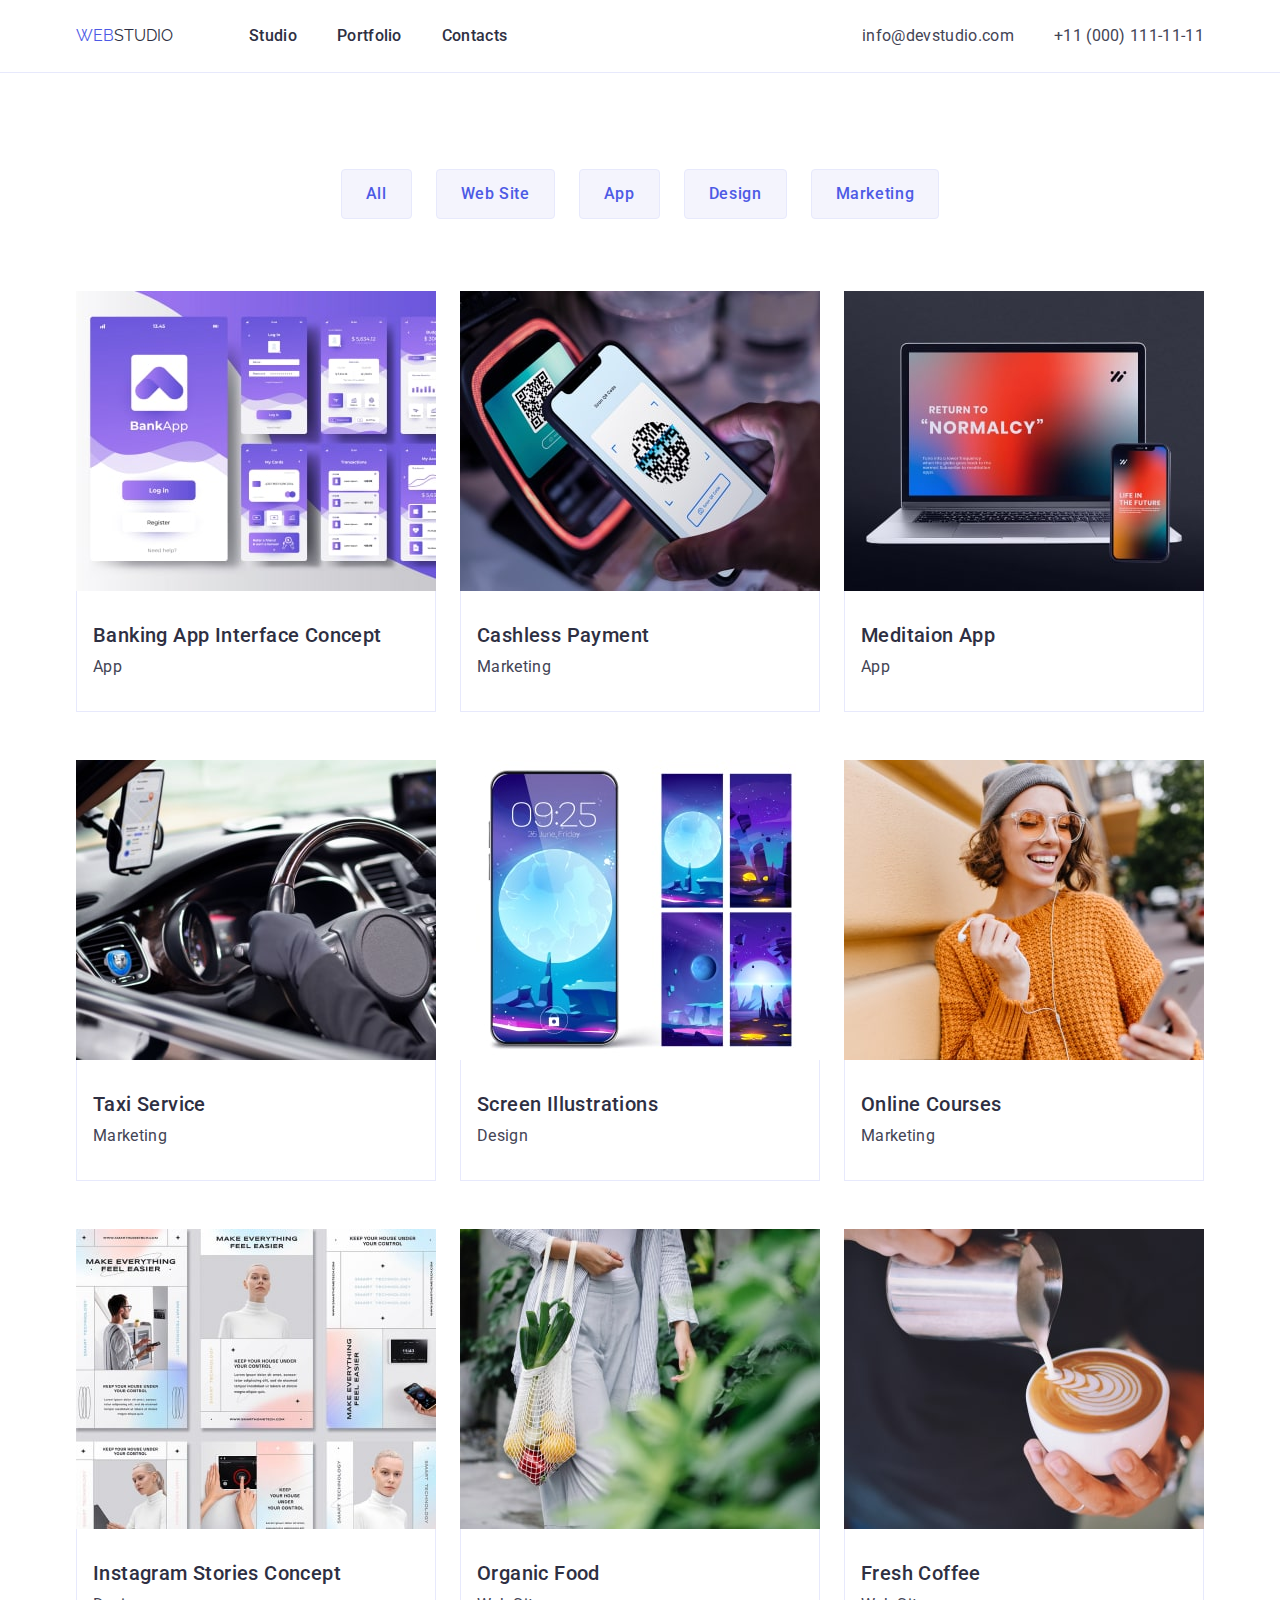
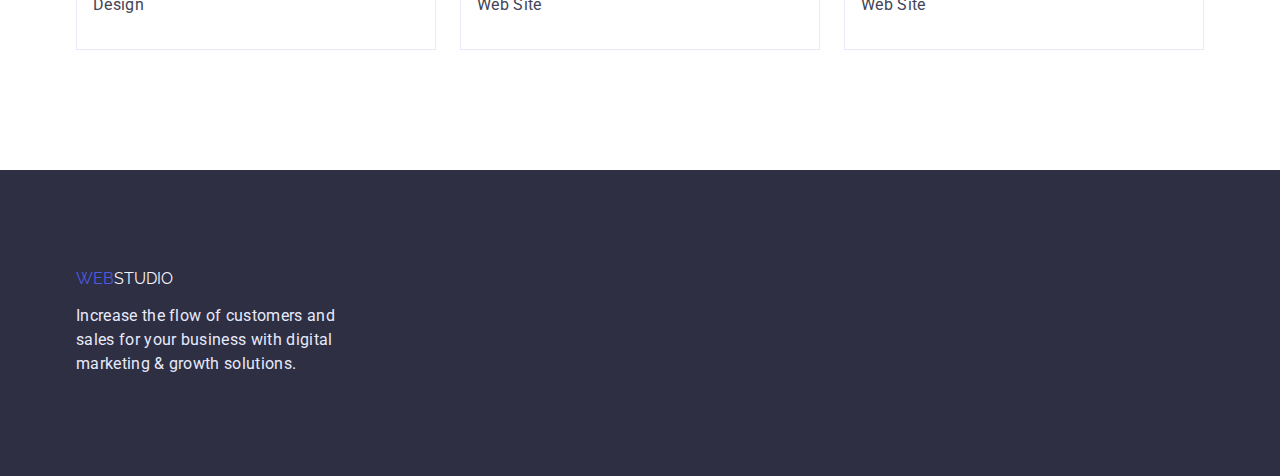
==== portfolio.html @ 445b0596 "Initial commit" ====
<!DOCTYPE html>
<html lang="en">
	<head>
		<meta charset="UTF-8" />
		<meta http-equiv="X-UA-Compatible" content="IE=edge" />
		<meta name="viewport" content="width=device-width, initial-scale=1.0" />
		<title>WebStudio</title>
		<link
			rel="stylesheet"
			href="https://cdnjs.cloudflare.com/ajax/libs/modern-normalize/1.1.0/modern-normalize.min.css"
		/>
		<link rel="stylesheet" href="./css/styles.css" />
		<link rel="preconnect" href="https://fonts.googleapis.com" />
		<link rel="preconnect" href="https://fonts.gstatic.com" crossorigin />
		<link
			href="https://fonts.googleapis.com/css2?family=Raleway:wght@800&family=Roboto:wght@400;500;700&display=swap"
			rel="stylesheet"
		/>
	</head>
	<body>
		<header class="header-blok">
			<div class="container header-container">
				<nav class="header-navigation">
					<a href="./index.html" class="header-logo logo-bluу logo">Web<span class="logo-black">Studio</span></a>
					<ul class="header-list items">
						<li><a href="./index.html" class="site-nav">Studio</a></li>
						<li><a href="./portfolio.html" class="site-nav">Portfolio</a></li>
						<li><a href="#" class="site-nav">Contacts</a></li>
					</ul>
				</nav>
				<address>
					<ul class="header-tel items">
						<li><a href="mailto:info@devstudio.com" class="mail-nav">info@devstudio.com</a></li>
						<li><a href="tel:+110001111111" class="mail-nav">+11 (000) 111-11-11</a></li>
					</ul>
				</address>
			</div>
		</header>
		<main>
			<!-- hero portfolio section -->
			<section class="section-portfolio">
				<div class="container">
					<h1 class="visually-hidden">Portfolio</h1>
					<ul class="hero-portfolio items">
						<li><button type="button" class="hero-portfolio-btn">All</button></li>
						<li><button type="button" class="hero-portfolio-btn">Web Site</button></li>
						<li><button type="button" class="hero-portfolio-btn">App</button></li>
						<li><button type="button" class="hero-portfolio-btn">Design</button></li>
						<li><button type="button" class="hero-portfolio-btn">Marketing</button></li>
					</ul>

					<ul class="cards-portfolio items">
						<li>
							<a href="#" class="site-nav">
								<img src="./images/S5img1.jpg" alt="Banking App Interface Concept" width="360" height="300" />
								<div class="cards-portfolio-list">
									<h2 class="title-portfolio">Banking App Interface Concept</h2>
									<p class="text-portfolio">App</p>
								</div>
							</a>
						</li>
						<li>
							<a href="#" class="site-nav">
								<img src="./images/S5img2.jpg" alt="Cashless Payment" width="360" height="300" />
								<div class="cards-portfolio-list">
									<h2 class="title-portfolio">Cashless Payment</h2>
									<p class="text-portfolio">Marketing</p>
								</div>
							</a>
						</li>
						<li>
							<a href="#" class="site-nav">
								<img src="./images/S5img3.jpg" alt="Meditaion App" width="360" height="300" />
								<div class="cards-portfolio-list">
									<h2 class="title-portfolio">Meditaion App</h2>
									<p class="text-portfolio">App</p>
								</div>
							</a>
						</li>
						<li>
							<a href="#" class="site-nav">
								<img src="./images/S6img1.jpg" alt="Taxi Service" width="360" height="300" />
								<div class="cards-portfolio-list">
									<h2 class="title-portfolio">Taxi Service</h2>
									<p class="text-portfolio">Marketing</p>
								</div>
							</a>
						</li>
						<li>
							<a href="#" class="site-nav">
								<img src="./images/S6img2.jpg" alt="Screen Illustrations" width="360" height="300" />
								<div class="cards-portfolio-list">
									<h2 class="title-portfolio">Screen Illustrations</h2>
									<p class="text-portfolio">Design</p>
								</div>
							</a>
						</li>
						<li>
							<a href="#" class="site-nav">
								<img src="./images/S6img3.jpg" alt="Online Courses" width="360" height="300" />
								<div class="cards-portfolio-list">
									<h2 class="title-portfolio">Online Courses</h2>
									<p class="text-portfolio">Marketing</p>
								</div>
							</a>
						</li>
						<li>
							<a href="#" class="site-nav">
								<img src="./images/S7img1.jpg" alt="Instagram Stories Concept" width="360" height="300" />
								<div class="cards-portfolio-list">
									<h2 class="title-portfolio">Instagram Stories Concept</h2>
									<p class="text-portfolio">Design</p>
								</div>
							</a>
						</li>
						<li>
							<a href="#" class="site-nav">
								<img src="./images/S7img2.jpg" alt="Organic Food" width="360" height="300" />
								<div class="cards-portfolio-list">
									<h2 class="title-portfolio">Organic Food</h2>
									<p class="text-portfolio">Web Site</p>
								</div>
							</a>
						</li>
						<li>
							<a href="#" class="site-nav">
								<img src="./images/S7img3.jpg" alt="Fresh Coffee" width="360" height="300" />
								<div class="cards-portfolio-list">
									<h2 class="title-portfolio">Fresh Coffee</h2>
									<p class="text-portfolio">Web Site</p>
								</div>
							</a>
						</li>
					</ul>
				</div>
			</section>
			<!-- /hero portfolio section -->
		</main>
		<footer class="block-footer">
			<div class="container">
				<a href="./index.html" class="logo-bluу logo">Web<span class="logo-white">Studio</span></a>
				<p class="text-footer">
					Increase the flow of customers and sales for your business with digital marketing & growth solutions.
				</p>
			</div>
		</footer>
	</body>
</html>
---- css/styles.css ----
html {
	box-sizing: border-box;
}
*,
*::before,
*::after {
	box-sizing: inherit;
}
h1,
h2,
h3,
h4,
h5,
h6,
p {
	margin: 0;
}
img {
	display: block;
	max-width: 100%;
	height: auto;
}
ul {
	margin: 0;
}
:root {
	--firma-color: #4d5ae5;
	--hero-btn-color: #404bbf;
	--firma-background-color: #2e2f42;
	--text-color: #434455;
	--white-color: #ffffff;
	--white-logo-color: #f4f4fd;
	--white-text-footer: #e7e9fc;
	--secondary-font: "Raleway", sans-serif;
}
.visually-hidden {
	position: absolute;
	width: 1px;
	height: 1px;
	margin: -1px;
	border: 0;
	padding: 0;

	white-space: nowrap;
	clip-path: inset(100%);
	clip: rect(0 0 0 0);
	overflow: hidden;
}
body {
	margin: 0;
	font-family: "Roboto", sans-serif;
	text-decoration: none;
}
.section {
	padding-top: 120px;
	padding-bottom: 120px;
}
.container {
	padding-left: 15px;
	padding-right: 15px;
	width: 1158px;
	margin: 0 auto;
}

/* ---- header ----  */
.items {
	display: flex;
	align-items: center;
	padding: 0;
	margin: 0;
	list-style-type: none;
}
.header-blok {
	padding: 24px 0;
	border-bottom: 1px solid var(--white-text-footer);
	background-color: var(--white-color);
}
.header-container {
	display: flex;
	align-items: center;
}
.header-navigation {
	display: flex;
	align-items: center;
}
.header-logo {
	display: flex;
	margin-right: 76px;
}
.header-list {
	display: flex;
	gap: 40px;
}
.header-tel {
	display: flex;
	gap: 40px;
}

.logo {
	font-family: "Raleway", sans-serif;
	text-decoration: none;
	text-transform: uppercase;
}
.logo-bluу {
	color: var(--firma-color);
}
.logo-black {
	font-family: "Raleway", sans-serif;
	color: var(--firma-background-color);
}

.site-nav {
	text-decoration: none;
	list-style-type: none;
	font-weight: 500;
	font-size: 16px;
	line-height: 1.5;
	letter-spacing: 0.02em;
	color: var(--firma-background-color);
}
.mail-nav:hover,
.mail-nav:focus,
.site-nav:hover,
.site-nav:focus {
	color: var(--firma-color);
}
address {
	margin-left: auto;
}
.mail-nav {
	font-style: normal;
	text-decoration: none;
	font-weight: 400;
	font-size: 16px;
	line-height: 1.5;
	letter-spacing: 0.02em;
	color: var(--text-color);
	margin-left: auto;
}
/* ---- /header ---- */
.hero {
	box-sizing: border-box;
	text-align: center;
	background-color: var(--firma-background-color);
	padding-top: 188px;
	padding-bottom: 188px;
}

.hero-caption {
	display: flex;

	font-weight: 700;
	font-size: 56px;
	line-height: 1.07;
	letter-spacing: 0.02em;
	color: var(--white-color);
	margin: 0 auto;
	max-width: 498px;
}
.hero-container {
	display: inline-block;
}
.hero-btn:hover,
.hero-btn:focus {
	cursor: pointer;
	background-color: var(--hero-btn-color);
}
.hero-btn {
	font-family: "Roboto";
	font-size: 16px;
	line-height: 1.5;
	letter-spacing: 0.04em;
	color: var(--white-color);
	background: var(--firma-color);
	border: 1px solid var(--firma-color);

	border-radius: 4px;
	display: flex;
	flex-direction: row;
	align-items: flex-start;
	text-align: center;
	padding: 16px 32px;
	gap: 10px;
	margin-top: 48px;
	margin-left: auto;
	margin-right: auto;
}
.block-items {
	width: calc((100%-72px) / 4);
}
.container-items {
	display: flex;
	gap: 24px;
}
.title-properties {
	font-weight: 500;
	font-size: 20px;
	line-height: 1.2;
	letter-spacing: 0.02em;
	color: var(--firma-background-color);
}
.text-properties {
	font-size: 16px;
	line-height: 1.5;
	letter-spacing: 0.02em;
	color: var(--text-color);
}
.section-what {
	padding-top: 0px;
}
.title-what {
	box-sizing: border-box;
	text-align: center;

	margin-bottom: 72px;
	font-weight: 700;
	font-size: 36px;
	line-height: 1.1;
	letter-spacing: 0.02em;
	text-transform: capitalize;
	color: var(--firma-background-color);
}
.items-picture {
	display: flex;
	gap: 24px;
}
.team-blok-text {
	padding-top: 32px;
	padding-bottom: 32px;
}
.title-team {
	box-sizing: border-box;
	text-align: center;
	margin-bottom: 72px;

	font-weight: 700;
	font-size: 36px;
	line-height: 1.1;
	letter-spacing: 0.02em;
	text-transform: capitalize;
	color: var(--firma-background-color);
}
.title-team-name {
	margin-bottom: 8px;
	display: flex;
	flex-direction: column;
	justify-content: center;
	align-items: center;
	font-weight: 500;
	font-size: 20px;
	line-height: 1.2;
	letter-spacing: 0.02em;
	color: var(--firma-background-color);
}
.text-team {
	display: flex;
	flex-direction: column;
	justify-content: center;
	align-items: center;
	font-weight: 400;
	font-size: 16px;
	line-height: 1.5;
	letter-spacing: 0.02em;
	color: var(--text-color);
}

.container-team {
	background-color: var(--white-logo-color);
}

.team-picture {
	background-color: var(--white-color);

	border-radius: 0px 0px 4px 4px;
}

.hero-portfolio-btn:hover,
.hero-portfolio-btn:focus {
	cursor: pointer;
	background-color: var(--firma-color);
	color: var(--white-color);
}

.hero-caption {
	font-family: "Roboto", sans-serif;

	font-size: 56px;
	line-height: 1.07;
	letter-spacing: 0.02em;

	color: var(--white-color);
}
.section-portfolio {
	background-color: var(--white-color);
	padding-top: 96px;
	padding-bottom: 120px;
}
.hero-portfolio {
	margin-right: auto;
	margin-left: auto;
	gap: 24px;
	display: flex;
	flex-direction: row;
	justify-content: center;
	align-items: center;

	margin-bottom: 72px;
}
.hero-portfolio-btn {
	font-family: "Roboto";
	font-style: normal;
	font-weight: 500;
	font-size: 16px;
	line-height: 1.5;
	letter-spacing: 0.04em;
	color: var(--firma-color);
	background: var(--white-logo-color);
	border: 1px solid var(--white-text-footer);
	border-radius: 4px;
	padding: 12px 24px;
}
.title-portfolio {
	font-weight: 500;
	font-size: 20px;
	line-height: 1.2;
	letter-spacing: 0.02em;
	color: var(--firma-background-color);
}
.text-portfolio {
	font-family: "Roboto";
	font-style: normal;
	font-weight: 400;
	font-size: 16px;
	line-height: 1.5;
	letter-spacing: 0.02em;
	color: var(--text-color);
	margin-top: 8px;
}

.cards-portfolio {
	flex-wrap: wrap;
	justify-content: center;
	row-gap: 48px;
	column-gap: 24px;
}
.cards-portfolio-list {
	padding: 32px 16px;
	border: 1px solid var(--white-text-footer);
	border-top: 0;
}

.block-footer {
	padding-top: 100px;
	padding-bottom: 100px;
	background-color: var(--firma-background-color);
}
.text-footer {
	max-width: 264px;
	margin-top: 16px;

	font-family: "Roboto";
	font-style: normal;
	font-size: 16px;
	line-height: 1.5;
	letter-spacing: 0.02em;
	color: var(--white-text-footer);
}
.logo-white {
	color: var(--white-logo-color);
}
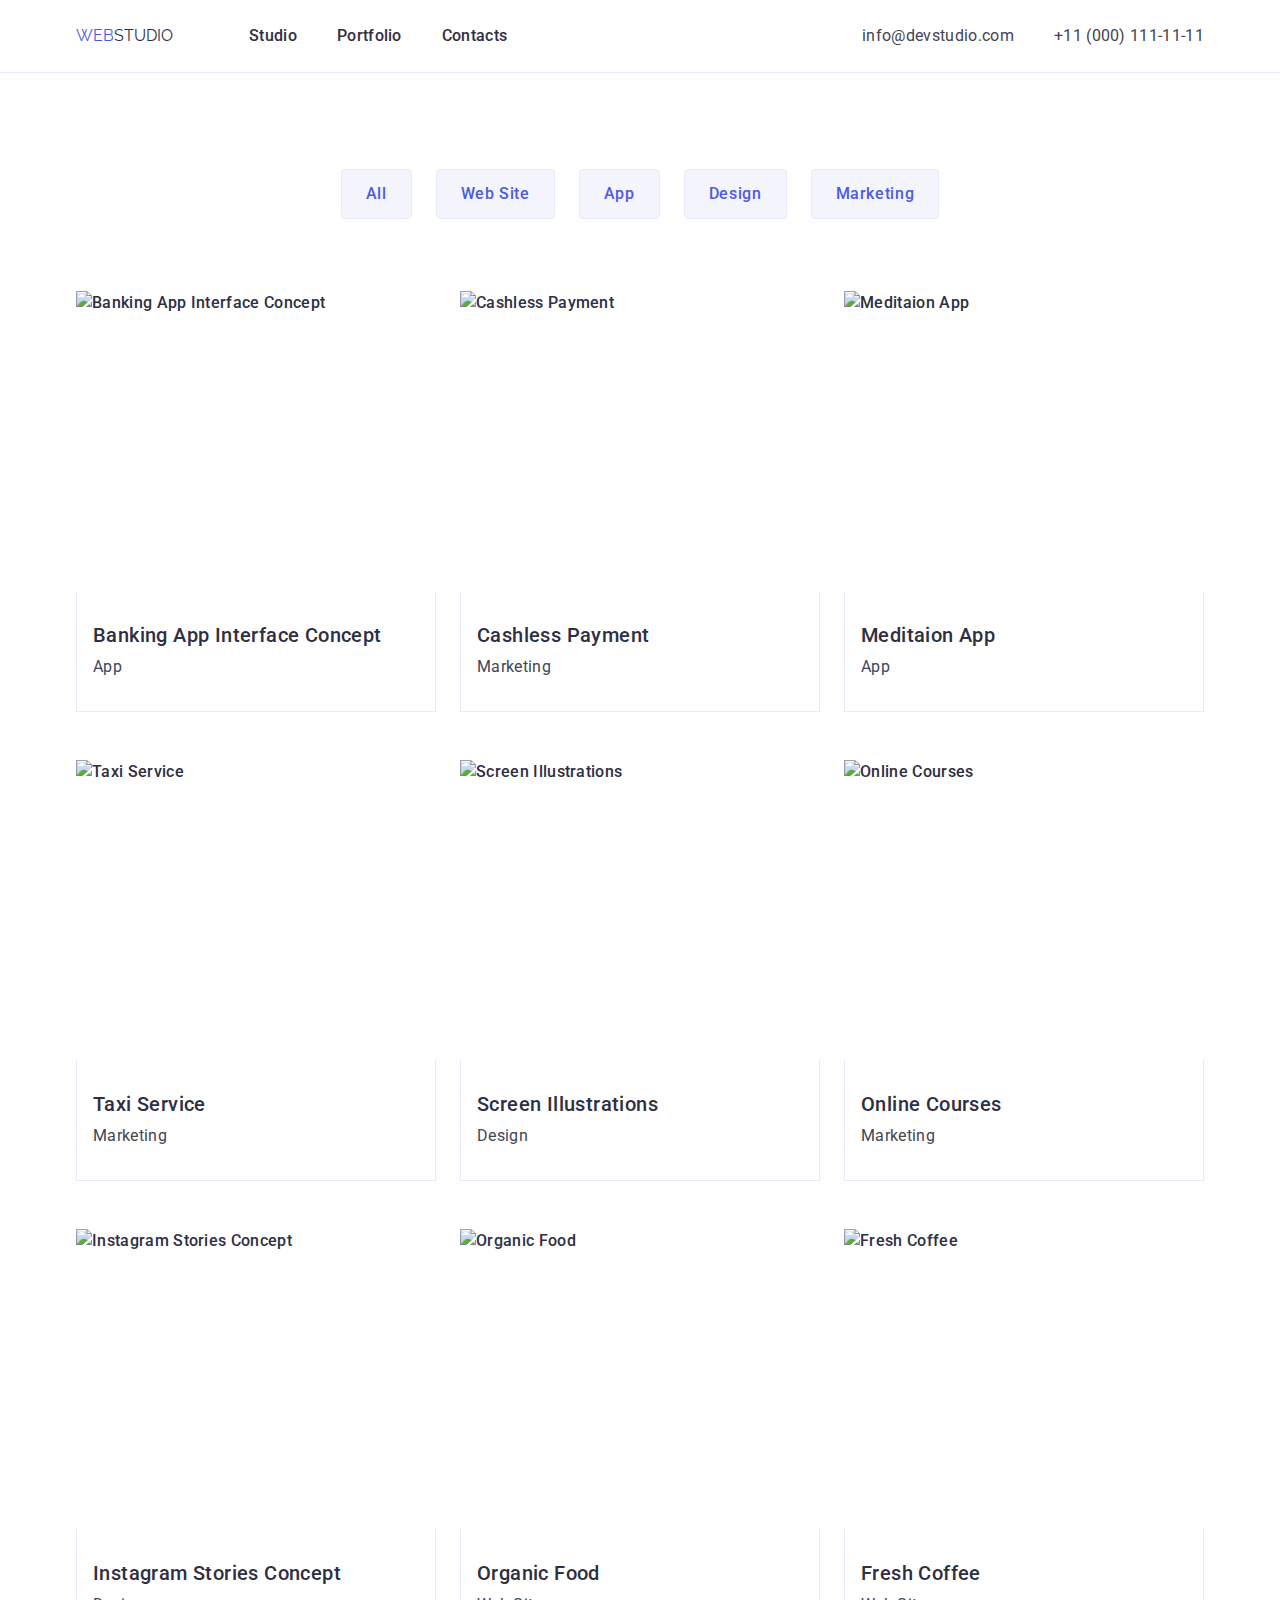
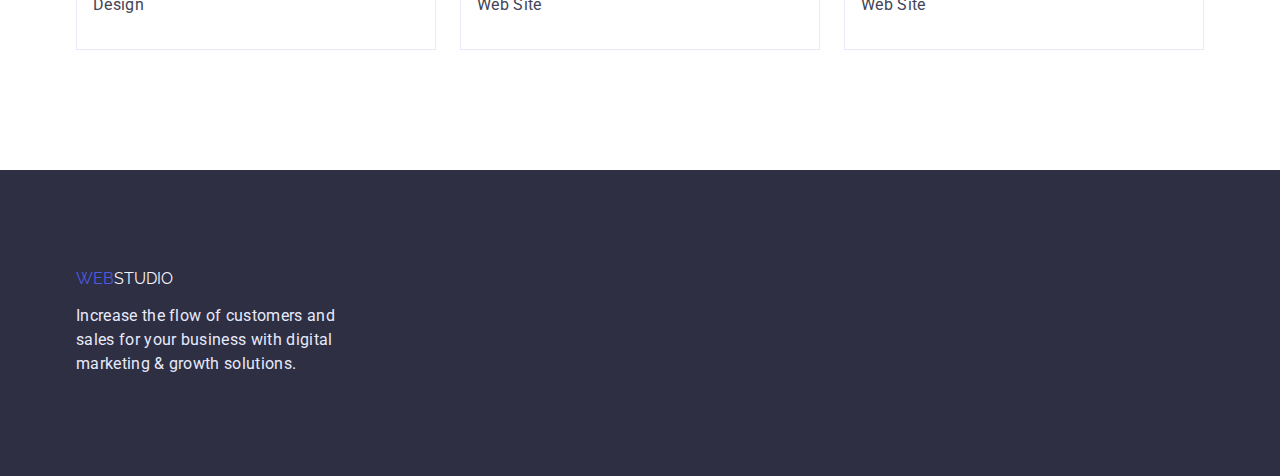
==== commit 5d48f4db: "спрайт свг, фон хиро" ====
--- a/portfolio.html
+++ b/portfolio.html
@@ -52,7 +52,7 @@
 					<ul class="cards-portfolio items">
 						<li>
 							<a href="#" class="site-nav">
-								<img src="./images/S5img1.jpg" alt="Banking App Interface Concept" width="360" height="300" />
+								<img src="./images/s5img1.jpg" alt="Banking App Interface Concept" width="360" height="300" />
 								<div class="cards-portfolio-list">
 									<h2 class="title-portfolio">Banking App Interface Concept</h2>
 									<p class="text-portfolio">App</p>
@@ -61,7 +61,7 @@
 						</li>
 						<li>
 							<a href="#" class="site-nav">
-								<img src="./images/S5img2.jpg" alt="Cashless Payment" width="360" height="300" />
+								<img src="./images/s5img2.jpg" alt="Cashless Payment" width="360" height="300" />
 								<div class="cards-portfolio-list">
 									<h2 class="title-portfolio">Cashless Payment</h2>
 									<p class="text-portfolio">Marketing</p>
@@ -70,7 +70,7 @@
 						</li>
 						<li>
 							<a href="#" class="site-nav">
-								<img src="./images/S5img3.jpg" alt="Meditaion App" width="360" height="300" />
+								<img src="./images/s5img3.jpg" alt="Meditaion App" width="360" height="300" />
 								<div class="cards-portfolio-list">
 									<h2 class="title-portfolio">Meditaion App</h2>
 									<p class="text-portfolio">App</p>
@@ -79,7 +79,7 @@
 						</li>
 						<li>
 							<a href="#" class="site-nav">
-								<img src="./images/S6img1.jpg" alt="Taxi Service" width="360" height="300" />
+								<img src="./images/s6img1.jpg" alt="Taxi Service" width="360" height="300" />
 								<div class="cards-portfolio-list">
 									<h2 class="title-portfolio">Taxi Service</h2>
 									<p class="text-portfolio">Marketing</p>
@@ -88,7 +88,7 @@
 						</li>
 						<li>
 							<a href="#" class="site-nav">
-								<img src="./images/S6img2.jpg" alt="Screen Illustrations" width="360" height="300" />
+								<img src="./images/s6img2.jpg" alt="Screen Illustrations" width="360" height="300" />
 								<div class="cards-portfolio-list">
 									<h2 class="title-portfolio">Screen Illustrations</h2>
 									<p class="text-portfolio">Design</p>
@@ -97,7 +97,7 @@
 						</li>
 						<li>
 							<a href="#" class="site-nav">
-								<img src="./images/S6img3.jpg" alt="Online Courses" width="360" height="300" />
+								<img src="./images/s6img3.jpg" alt="Online Courses" width="360" height="300" />
 								<div class="cards-portfolio-list">
 									<h2 class="title-portfolio">Online Courses</h2>
 									<p class="text-portfolio">Marketing</p>
@@ -106,7 +106,7 @@
 						</li>
 						<li>
 							<a href="#" class="site-nav">
-								<img src="./images/S7img1.jpg" alt="Instagram Stories Concept" width="360" height="300" />
+								<img src="./images/s7img1.jpg" alt="Instagram Stories Concept" width="360" height="300" />
 								<div class="cards-portfolio-list">
 									<h2 class="title-portfolio">Instagram Stories Concept</h2>
 									<p class="text-portfolio">Design</p>
@@ -115,7 +115,7 @@
 						</li>
 						<li>
 							<a href="#" class="site-nav">
-								<img src="./images/S7img2.jpg" alt="Organic Food" width="360" height="300" />
+								<img src="./images/s7img2.jpg" alt="Organic Food" width="360" height="300" />
 								<div class="cards-portfolio-list">
 									<h2 class="title-portfolio">Organic Food</h2>
 									<p class="text-portfolio">Web Site</p>
@@ -124,7 +124,7 @@
 						</li>
 						<li>
 							<a href="#" class="site-nav">
-								<img src="./images/S7img3.jpg" alt="Fresh Coffee" width="360" height="300" />
+								<img src="./images/s7img3.jpg" alt="Fresh Coffee" width="360" height="300" />
 								<div class="cards-portfolio-list">
 									<h2 class="title-portfolio">Fresh Coffee</h2>
 									<p class="text-portfolio">Web Site</p>
--- a/css/styles.css
+++ b/css/styles.css
@@ -141,9 +141,14 @@
 .hero {
 	box-sizing: border-box;
 	text-align: center;
-	background-color: var(--firma-background-color);
+	/* background-color: var(--firma-background-color); */
+
 	padding-top: 188px;
 	padding-bottom: 188px;
+	background-image: linear-gradient(90deg, rgba(46, 47, 66, 0.7), 100%, rgba(46, 47, 66, 0.7) 100%),
+		url(../images/people-office.jpg);
+	background-repeat: no-repeat;
+	background-position: center;
 }
 
 .hero-caption {
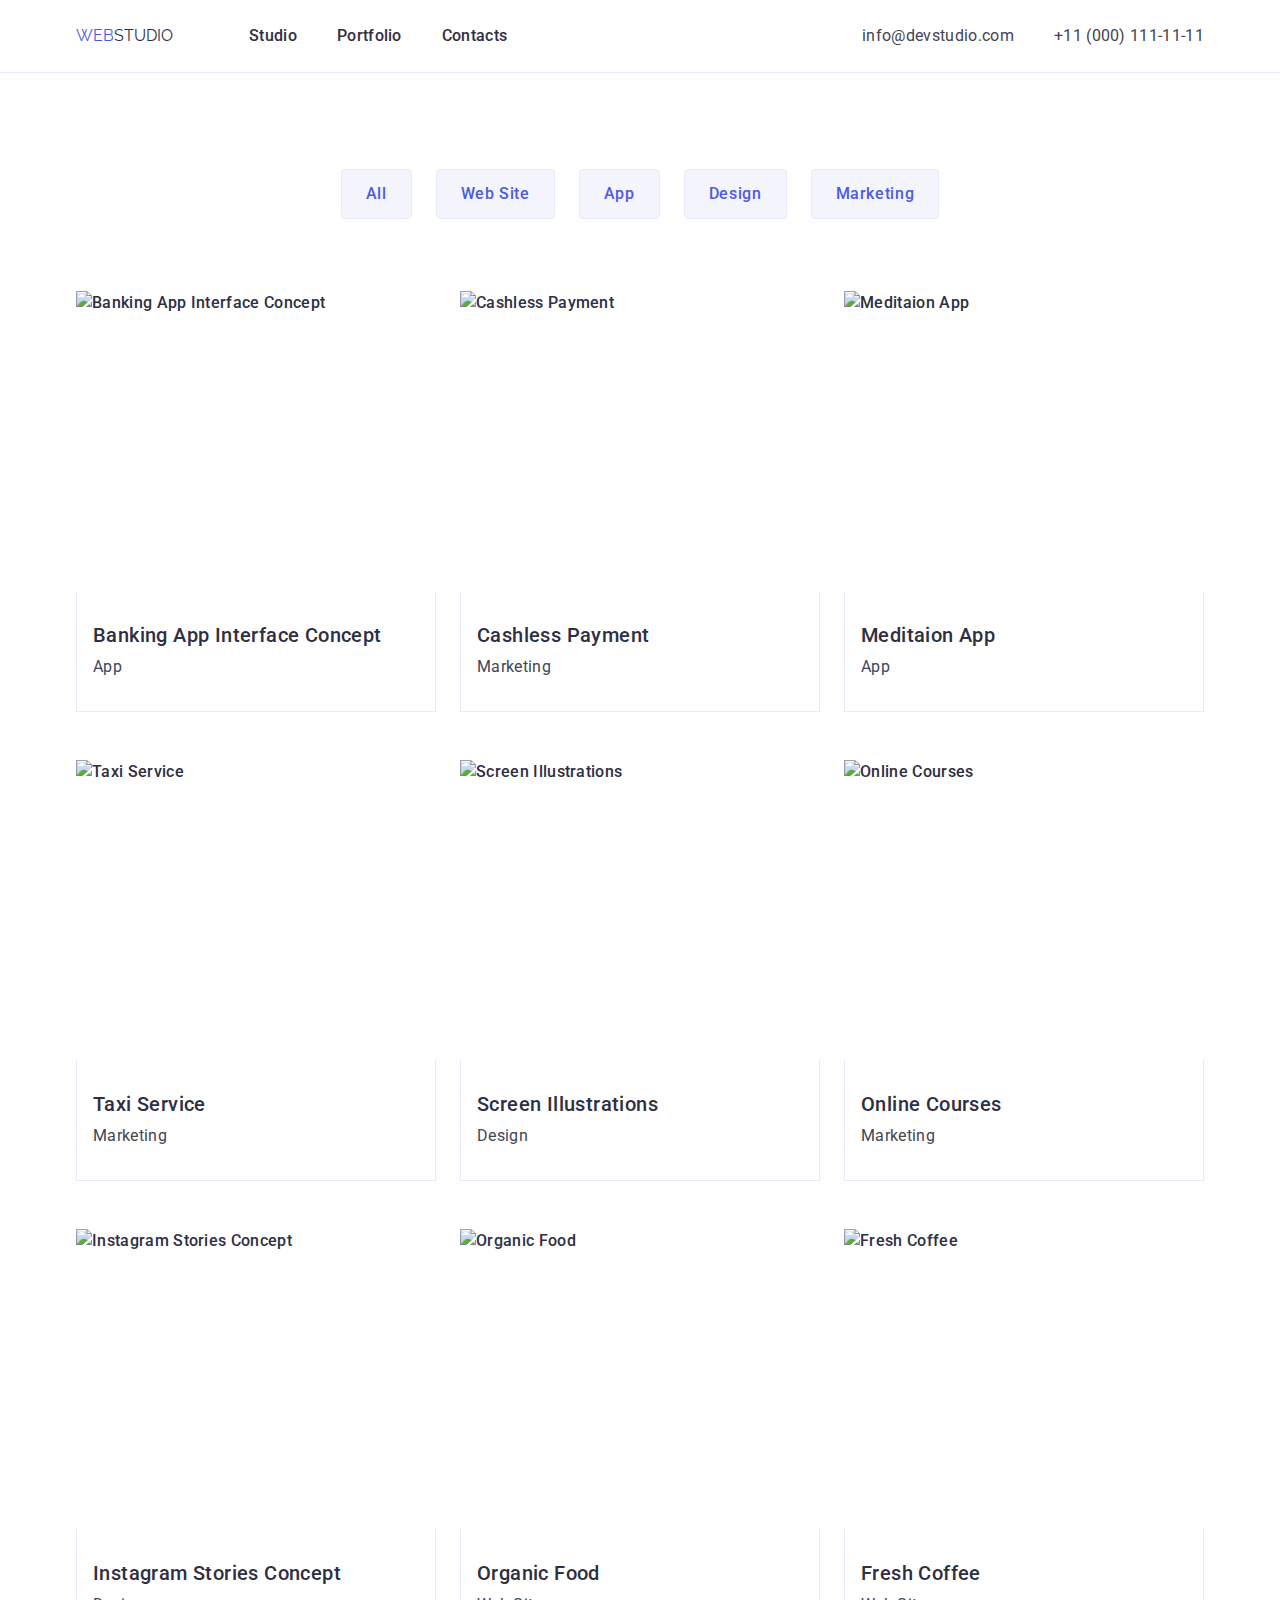
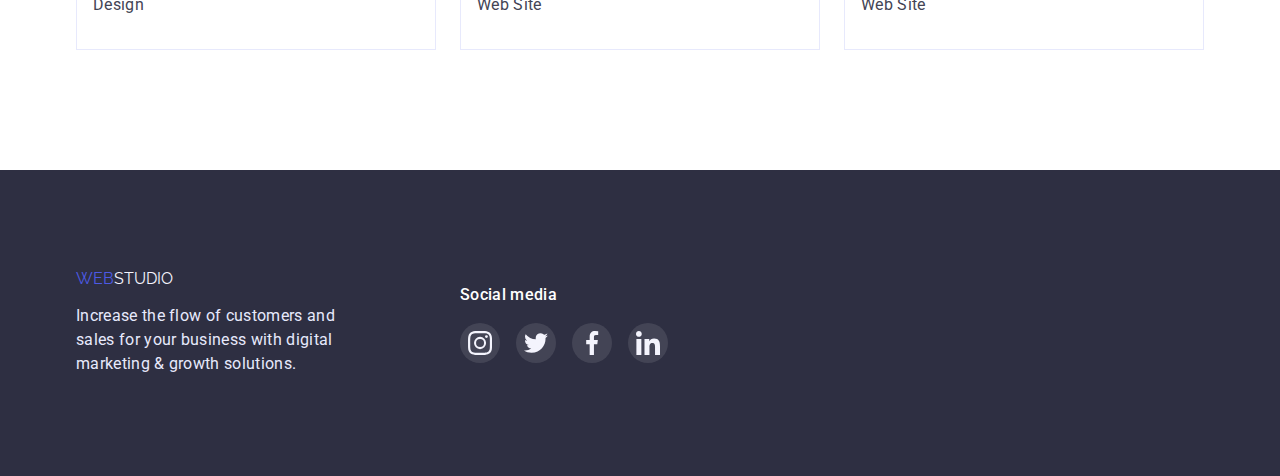
==== commit d1ba6518: "Customers," ====
--- a/portfolio.html
+++ b/portfolio.html
@@ -138,10 +138,40 @@
 		</main>
 		<footer class="block-footer">
 			<div class="container">
-				<a href="./index.html" class="logo-bluу logo">Web<span class="logo-white">Studio</span></a>
-				<p class="text-footer">
-					Increase the flow of customers and sales for your business with digital marketing & growth solutions.
-				</p>
+				<ul class="footer-item items">
+					<li>
+						<a href="./index.html" class="logo-bluу logo">Web<span class="logo-white">Studio</span></a>
+						<p class="text-footer">
+							Increase the flow of customers and sales for your business with digital marketing & growth solutions.
+						</p>
+					</li>
+					<li>
+						<h3 class="footer-title">Social media</h3>
+						<ul class="footer-sicial-list items">
+							<li class="footer-social-item"
+								><a href="" class="footer-social-link">
+									<svg width="24" height="24">
+										<use href="./images/symbol-defs.svg#icon-instagram"></use>
+									</svg> </a
+							></li>
+							<li class="footer-social-item"
+								><a href="" class="footer-social-link"
+									><svg width="24" height="24">
+										<use href="./images/symbol-defs.svg#icon-twitter"></use></svg></a
+							></li>
+							<li class="footer-social-item"
+								><a href="" class="footer-social-link"
+									><svg width="24" height="24">
+										<use href="./images/symbol-defs.svg#icon-facebook"></use></svg></a
+							></li>
+							<li class="footer-social-item"
+								><a href="" class="footer-social-link"
+									><svg width="24" height="24">
+										<use href="./images/symbol-defs.svg#icon-linkedin"></use></svg></a
+							></li>
+						</ul>
+					</li>
+				</ul>
 			</div>
 		</footer>
 	</body>
--- a/css/styles.css
+++ b/css/styles.css
@@ -31,6 +31,8 @@
 	--white-color: #ffffff;
 	--white-logo-color: #f4f4fd;
 	--white-text-footer: #e7e9fc;
+	--grey-color: #8e8f99;
+	--icon-salat: #31d0aa;
 	--secondary-font: "Raleway", sans-serif;
 }
 .visually-hidden {
@@ -197,7 +199,19 @@
 	display: flex;
 	gap: 24px;
 }
+.blok-properties {
+	display: flex;
+	justify-content: center;
+	align-items: center;
+	width: 264px;
+	height: 112px;
+	border: 1px solid var(--white-logo-color);
+	border-radius: 4px;
+	background-color: var(--white-logo-color);
+}
+
 .title-properties {
+	margin-top: 8px;
 	font-weight: 500;
 	font-size: 20px;
 	line-height: 1.2;
@@ -267,6 +281,7 @@
 	line-height: 1.5;
 	letter-spacing: 0.02em;
 	color: var(--text-color);
+	margin-bottom: 8px;
 }
 
 .container-team {
@@ -275,8 +290,30 @@
 
 .team-picture {
 	background-color: var(--white-color);
-
 	border-radius: 0px 0px 4px 4px;
+}
+.team-sicial-list {
+	display: flex;
+	justify-content: center;
+	gap: 24px;
+}
+
+.team-social-item {
+	width: 40px;
+	height: 40px;
+}
+.team-social-link {
+	display: flex;
+	justify-content: center;
+	align-items: center;
+	width: 100%;
+	height: 100%;
+	border-radius: 50%;
+	background-color: var(--firma-color);
+}
+.team-social-link:hover,
+.team-social-link:focus {
+	background-color: var(--hero-btn-color);
 }
 
 .hero-portfolio-btn:hover,
@@ -353,6 +390,45 @@
 	border: 1px solid var(--white-text-footer);
 	border-top: 0;
 }
+.title-customers {
+	box-sizing: border-box;
+	text-align: center;
+	margin-bottom: 72px;
+
+	font-weight: 700;
+	font-size: 36px;
+	line-height: 1.1;
+	letter-spacing: 0.02em;
+	text-transform: capitalize;
+}
+.customers-item {
+	width: 168px;
+	height: 88px;
+}
+.customers-link {
+	display: flex;
+	justify-content: center;
+	align-items: center;
+	width: 100%;
+	height: 100%;
+	color: var(--grey-color);
+	border: 1px solid var(--grey-color);
+	border-radius: 4px;
+}
+.customers-link:hover,
+.customers-link:focus {
+	color: var(--hero-btn-color);
+	border: 1px solid var(--hero-btn-color);
+}
+
+.customers-icon {
+	fill: currentColor;
+}
+.customers-list {
+	display: flex;
+	justify-content: center;
+	gap: 24px;
+}
 
 .block-footer {
 	padding-top: 100px;
@@ -373,3 +449,40 @@
 .logo-white {
 	color: var(--white-logo-color);
 }
+.footer-title {
+	margin-bottom: 16px;
+
+	font-style: normal;
+	font-weight: 500;
+	font-size: 16px;
+	line-height: 1.5;
+	letter-spacing: 0.02em;
+	color: var(--white-color);
+}
+.footer-item {
+	display: flex;
+	gap: 120px;
+}
+.footer-sicial-list {
+	display: flex;
+	justify-content: center;
+	gap: 16px;
+}
+
+.footer-social-item {
+	width: 40px;
+	height: 40px;
+}
+.footer-social-link {
+	display: flex;
+	justify-content: center;
+	align-items: center;
+	width: 100%;
+	height: 100%;
+	border-radius: 50%;
+	background-color: rgba(255, 255, 255, 0.1);
+}
+.footer-social-link:hover,
+.footer-social-link:focus {
+	background-color: var(--icon-salat);
+}
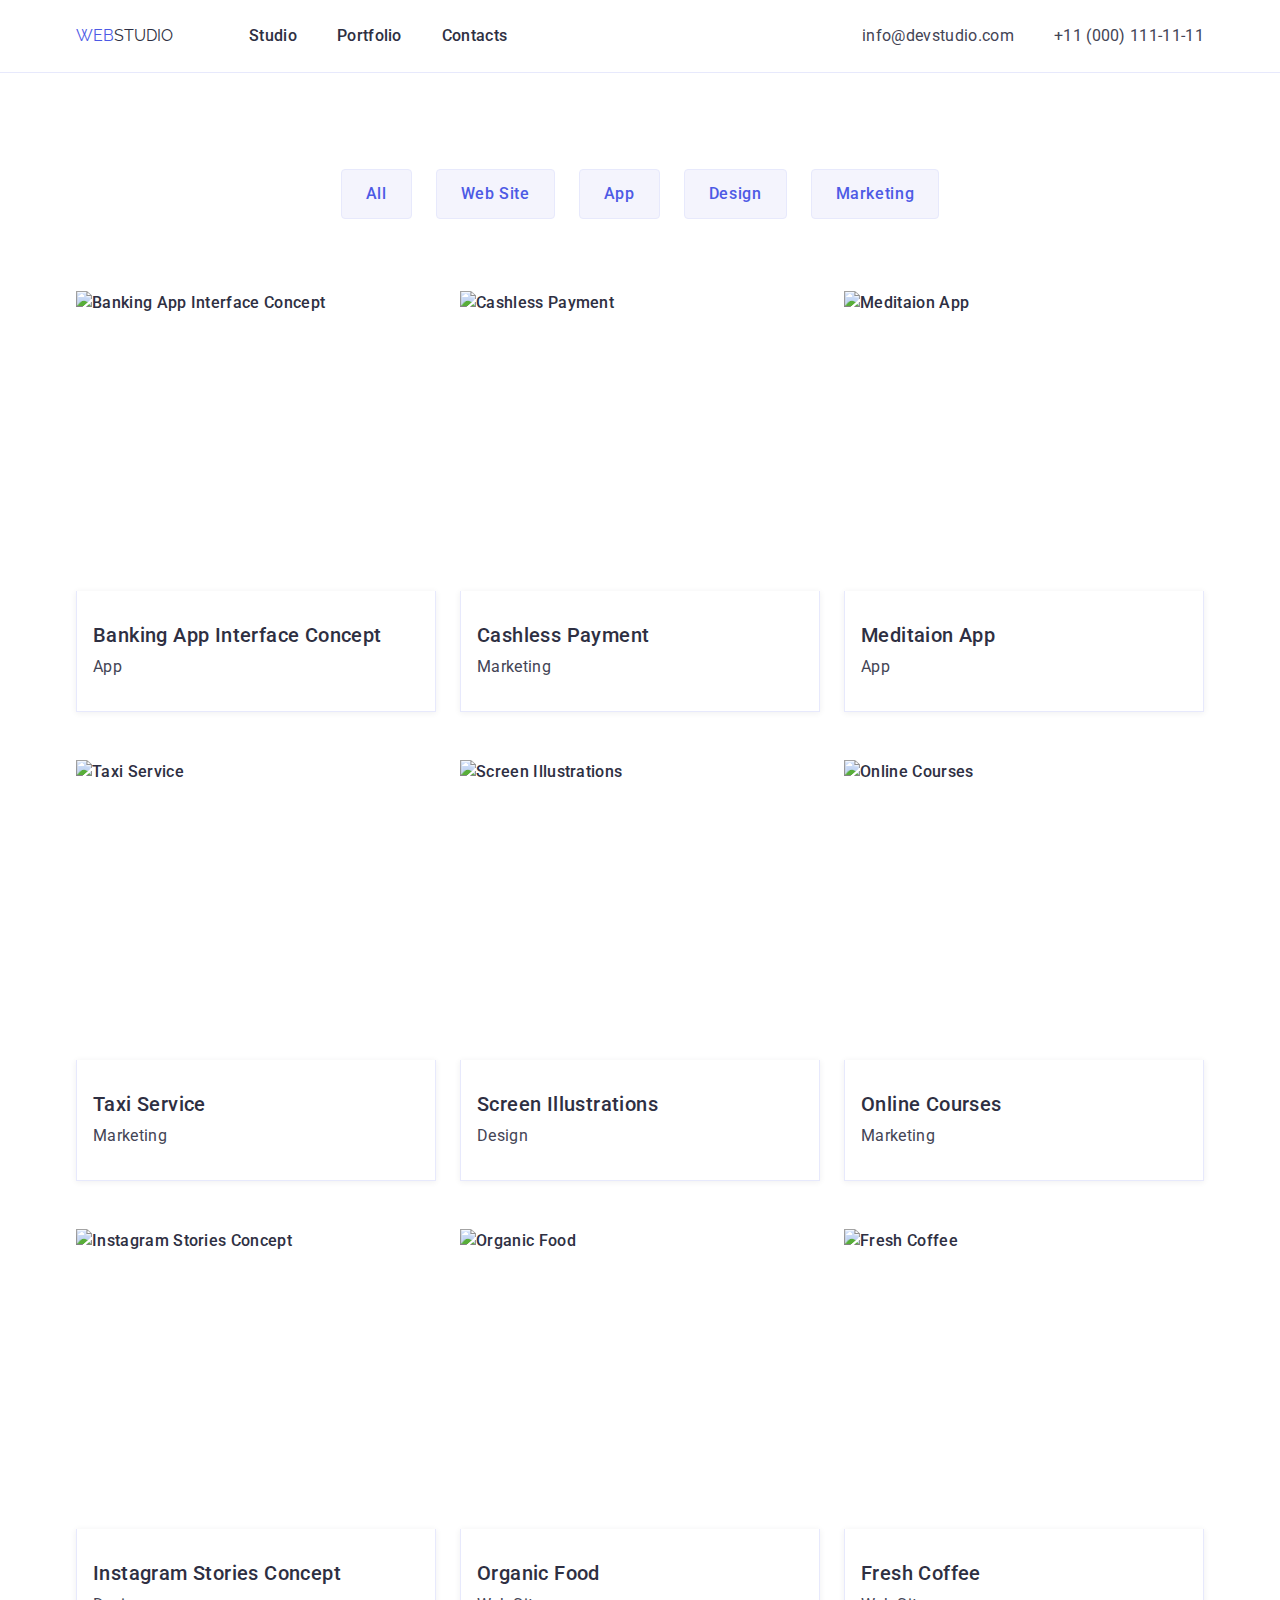
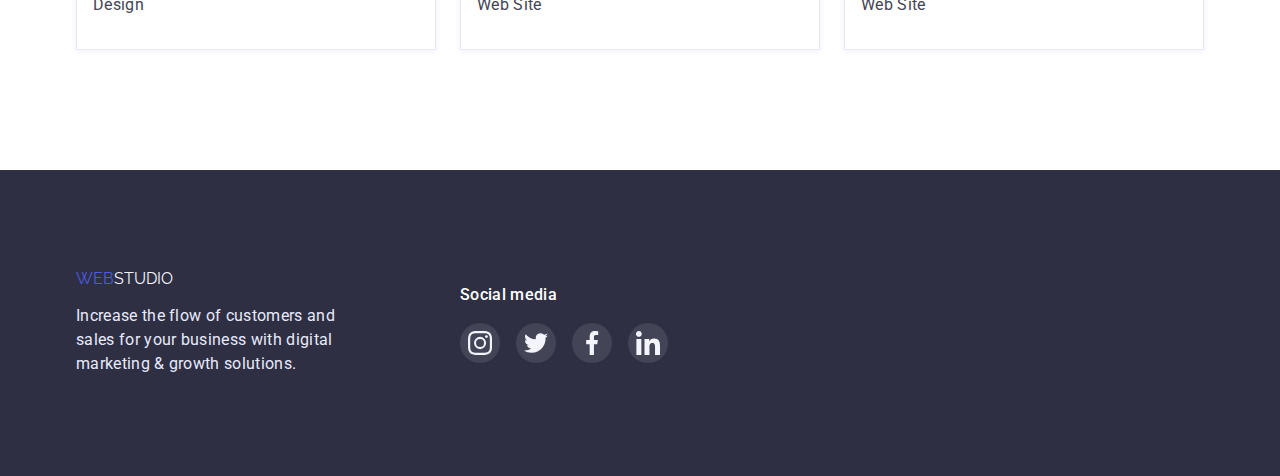
==== commit 264bacf7: "shadow" ====
--- a/portfolio.html
+++ b/portfolio.html
@@ -50,7 +50,7 @@
 					</ul>
 
 					<ul class="cards-portfolio items">
-						<li>
+						<li class="cards-portfolio-content">
 							<a href="#" class="site-nav">
 								<img src="./images/s5img1.jpg" alt="Banking App Interface Concept" width="360" height="300" />
 								<div class="cards-portfolio-list">
@@ -59,7 +59,7 @@
 								</div>
 							</a>
 						</li>
-						<li>
+						<li class="cards-portfolio-content">
 							<a href="#" class="site-nav">
 								<img src="./images/s5img2.jpg" alt="Cashless Payment" width="360" height="300" />
 								<div class="cards-portfolio-list">
@@ -68,7 +68,7 @@
 								</div>
 							</a>
 						</li>
-						<li>
+						<li class="cards-portfolio-content">
 							<a href="#" class="site-nav">
 								<img src="./images/s5img3.jpg" alt="Meditaion App" width="360" height="300" />
 								<div class="cards-portfolio-list">
@@ -77,7 +77,7 @@
 								</div>
 							</a>
 						</li>
-						<li>
+						<li class="cards-portfolio-content">
 							<a href="#" class="site-nav">
 								<img src="./images/s6img1.jpg" alt="Taxi Service" width="360" height="300" />
 								<div class="cards-portfolio-list">
@@ -86,7 +86,7 @@
 								</div>
 							</a>
 						</li>
-						<li>
+						<li class="cards-portfolio-content">
 							<a href="#" class="site-nav">
 								<img src="./images/s6img2.jpg" alt="Screen Illustrations" width="360" height="300" />
 								<div class="cards-portfolio-list">
@@ -95,7 +95,7 @@
 								</div>
 							</a>
 						</li>
-						<li>
+						<li class="cards-portfolio-content">
 							<a href="#" class="site-nav">
 								<img src="./images/s6img3.jpg" alt="Online Courses" width="360" height="300" />
 								<div class="cards-portfolio-list">
@@ -104,7 +104,7 @@
 								</div>
 							</a>
 						</li>
-						<li>
+						<li class="cards-portfolio-content">
 							<a href="#" class="site-nav">
 								<img src="./images/s7img1.jpg" alt="Instagram Stories Concept" width="360" height="300" />
 								<div class="cards-portfolio-list">
@@ -113,7 +113,7 @@
 								</div>
 							</a>
 						</li>
-						<li>
+						<li class="cards-portfolio-content">
 							<a href="#" class="site-nav">
 								<img src="./images/s7img2.jpg" alt="Organic Food" width="360" height="300" />
 								<div class="cards-portfolio-list">
@@ -122,7 +122,7 @@
 								</div>
 							</a>
 						</li>
-						<li>
+						<li class="cards-portfolio-content">
 							<a href="#" class="site-nav">
 								<img src="./images/s7img3.jpg" alt="Fresh Coffee" width="360" height="300" />
 								<div class="cards-portfolio-list">
--- a/css/styles.css
+++ b/css/styles.css
@@ -140,17 +140,19 @@
 	margin-left: auto;
 }
 /* ---- /header ---- */
+/* ---- hero ---- */
 .hero {
-	box-sizing: border-box;
 	text-align: center;
-	/* background-color: var(--firma-background-color); */
-
 	padding-top: 188px;
 	padding-bottom: 188px;
 	background-image: linear-gradient(90deg, rgba(46, 47, 66, 0.7), 100%, rgba(46, 47, 66, 0.7) 100%),
 		url(../images/people-office.jpg);
+	max-width: 1440px;
 	background-repeat: no-repeat;
-	background-position: center;
+	background-size: cover;
+	margin-right: auto;
+	margin-left: auto;
+	background-color: var(--firma-background-color);
 }
 
 .hero-caption {
@@ -192,6 +194,8 @@
 	margin-left: auto;
 	margin-right: auto;
 }
+/* ---- /hero ---- */
+/* ---- Properties section ---- */
 .block-items {
 	width: calc((100%-72px) / 4);
 }
@@ -224,6 +228,8 @@
 	letter-spacing: 0.02em;
 	color: var(--text-color);
 }
+/* ---- /Properties section ---- */
+/* ---- What are we doing section ---- */
 .section-what {
 	padding-top: 0px;
 }
@@ -243,6 +249,8 @@
 	display: flex;
 	gap: 24px;
 }
+/* ---- /What are we doing section ---- */
+/* ---- Our Team section ---- */
 .team-blok-text {
 	padding-top: 32px;
 	padding-bottom: 32px;
@@ -315,12 +323,16 @@
 .team-social-link:focus {
 	background-color: var(--hero-btn-color);
 }
-
+/* ---- /Our Team section ---- */
 .hero-portfolio-btn:hover,
 .hero-portfolio-btn:focus {
 	cursor: pointer;
-	background-color: var(--firma-color);
+	background-color: var(--hero-btn-color);
+	border: 1px solid var(--hero-btn-color);
+	border-radius: 4px;
 	color: var(--white-color);
+	box-shadow: 0px 3px 1px rgba(0, 0, 0, 0.1), 0px 2px 1px rgba(0, 0, 0, 0.08), 0px 2px 2px rgba(0, 0, 0, 0.12);
+	border-radius: 4px;
 }
 
 .hero-caption {
@@ -385,11 +397,19 @@
 	row-gap: 48px;
 	column-gap: 24px;
 }
+
+.cards-portfolio-content:hover,
+.cards-portfolio-content:focus {
+	box-shadow: 0px 1px 6px rgba(46, 47, 66, 0.08), 0px 1px 1px rgba(46, 47, 66, 0.16), 0px 2px 1px rgba(46, 47, 66, 0.08);
+}
+
 .cards-portfolio-list {
 	padding: 32px 16px;
 	border: 1px solid var(--white-text-footer);
 	border-top: 0;
-}
+	box-shadow: 0px 1px 6px rgba(46, 47, 66, 0.08);
+}
+
 .title-customers {
 	box-sizing: border-box;
 	text-align: center;
@@ -429,7 +449,7 @@
 	justify-content: center;
 	gap: 24px;
 }
-
+/* ---- footer----*/
 .block-footer {
 	padding-top: 100px;
 	padding-bottom: 100px;
@@ -486,3 +506,4 @@
 .footer-social-link:focus {
 	background-color: var(--icon-salat);
 }
+/* ---- /footer----*/
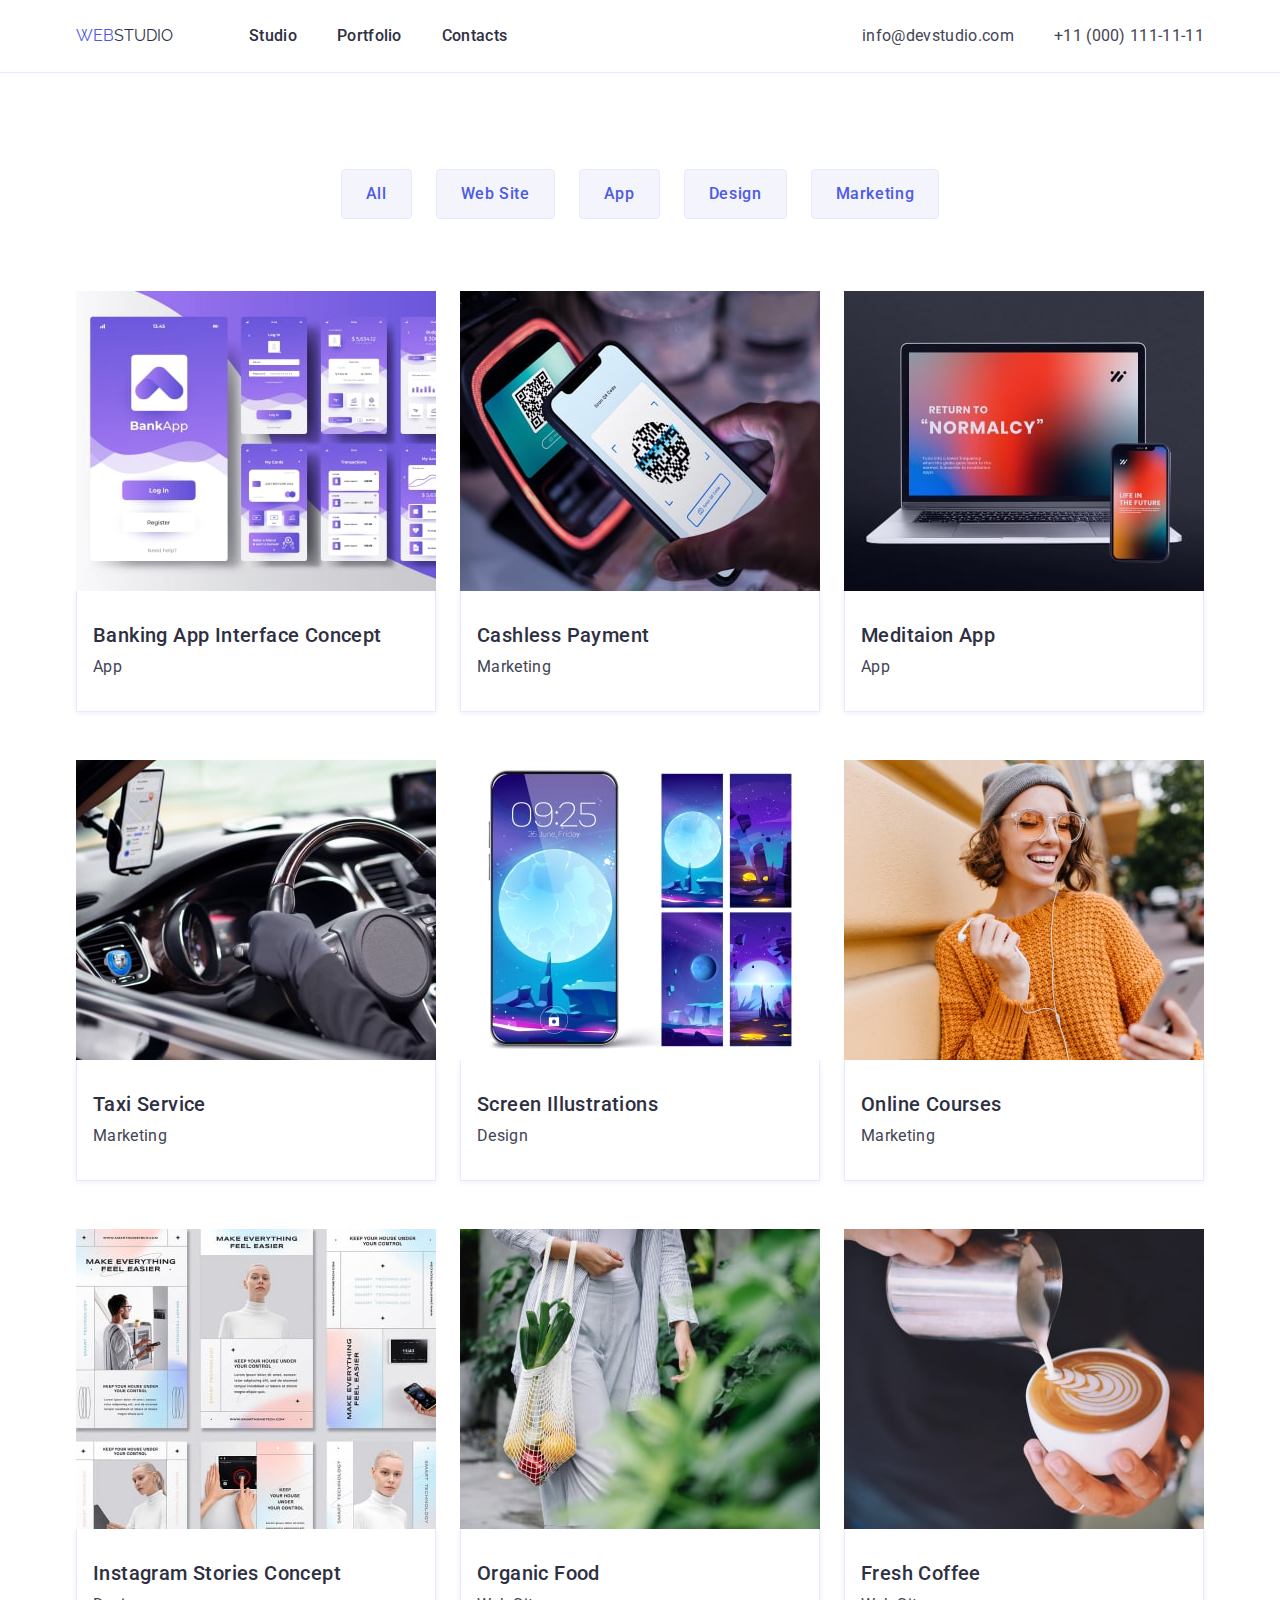
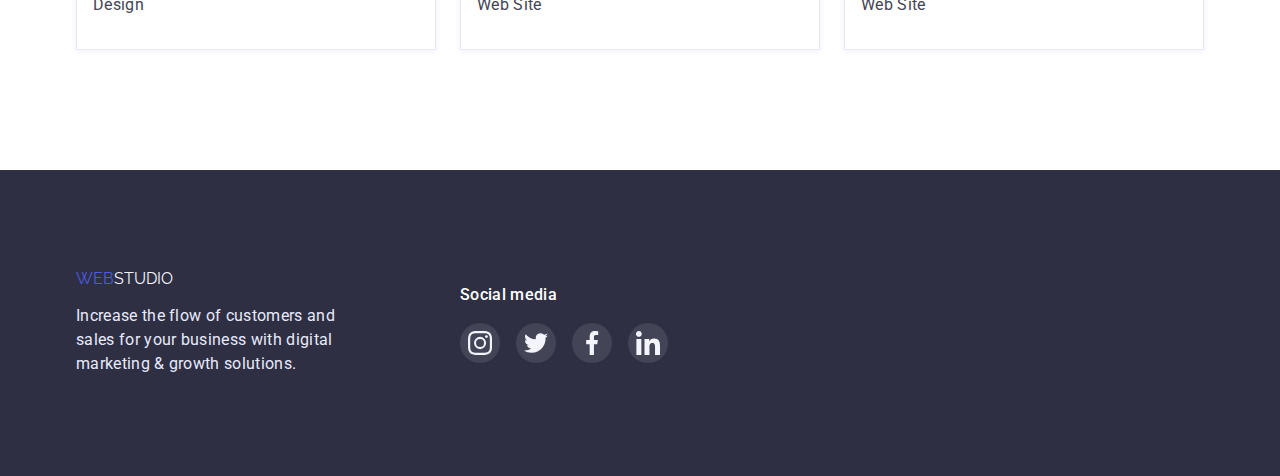
==== commit 9e74beb6: "name imedg" ====
--- a/portfolio.html
+++ b/portfolio.html
@@ -52,7 +52,7 @@
 					<ul class="cards-portfolio items">
 						<li class="cards-portfolio-content">
 							<a href="#" class="site-nav">
-								<img src="./images/s5img1.jpg" alt="Banking App Interface Concept" width="360" height="300" />
+								<img src="./images/c5img1.jpg" alt="Banking App Interface Concept" width="360" height="300" />
 								<div class="cards-portfolio-list">
 									<h2 class="title-portfolio">Banking App Interface Concept</h2>
 									<p class="text-portfolio">App</p>
@@ -61,7 +61,7 @@
 						</li>
 						<li class="cards-portfolio-content">
 							<a href="#" class="site-nav">
-								<img src="./images/s5img2.jpg" alt="Cashless Payment" width="360" height="300" />
+								<img src="./images/c5img2.jpg" alt="Cashless Payment" width="360" height="300" />
 								<div class="cards-portfolio-list">
 									<h2 class="title-portfolio">Cashless Payment</h2>
 									<p class="text-portfolio">Marketing</p>
@@ -70,7 +70,7 @@
 						</li>
 						<li class="cards-portfolio-content">
 							<a href="#" class="site-nav">
-								<img src="./images/s5img3.jpg" alt="Meditaion App" width="360" height="300" />
+								<img src="./images/c5img3.jpg" alt="Meditaion App" width="360" height="300" />
 								<div class="cards-portfolio-list">
 									<h2 class="title-portfolio">Meditaion App</h2>
 									<p class="text-portfolio">App</p>
@@ -79,7 +79,7 @@
 						</li>
 						<li class="cards-portfolio-content">
 							<a href="#" class="site-nav">
-								<img src="./images/s6img1.jpg" alt="Taxi Service" width="360" height="300" />
+								<img src="./images/c6img1.jpg" alt="Taxi Service" width="360" height="300" />
 								<div class="cards-portfolio-list">
 									<h2 class="title-portfolio">Taxi Service</h2>
 									<p class="text-portfolio">Marketing</p>
@@ -88,7 +88,7 @@
 						</li>
 						<li class="cards-portfolio-content">
 							<a href="#" class="site-nav">
-								<img src="./images/s6img2.jpg" alt="Screen Illustrations" width="360" height="300" />
+								<img src="./images/c6img2.jpg" alt="Screen Illustrations" width="360" height="300" />
 								<div class="cards-portfolio-list">
 									<h2 class="title-portfolio">Screen Illustrations</h2>
 									<p class="text-portfolio">Design</p>
@@ -97,7 +97,7 @@
 						</li>
 						<li class="cards-portfolio-content">
 							<a href="#" class="site-nav">
-								<img src="./images/s6img3.jpg" alt="Online Courses" width="360" height="300" />
+								<img src="./images/c6img3.jpg" alt="Online Courses" width="360" height="300" />
 								<div class="cards-portfolio-list">
 									<h2 class="title-portfolio">Online Courses</h2>
 									<p class="text-portfolio">Marketing</p>
@@ -106,7 +106,7 @@
 						</li>
 						<li class="cards-portfolio-content">
 							<a href="#" class="site-nav">
-								<img src="./images/s7img1.jpg" alt="Instagram Stories Concept" width="360" height="300" />
+								<img src="./images/c7img1.jpg" alt="Instagram Stories Concept" width="360" height="300" />
 								<div class="cards-portfolio-list">
 									<h2 class="title-portfolio">Instagram Stories Concept</h2>
 									<p class="text-portfolio">Design</p>
@@ -115,7 +115,7 @@
 						</li>
 						<li class="cards-portfolio-content">
 							<a href="#" class="site-nav">
-								<img src="./images/s7img2.jpg" alt="Organic Food" width="360" height="300" />
+								<img src="./images/c7img2.jpg" alt="Organic Food" width="360" height="300" />
 								<div class="cards-portfolio-list">
 									<h2 class="title-portfolio">Organic Food</h2>
 									<p class="text-portfolio">Web Site</p>
@@ -124,7 +124,7 @@
 						</li>
 						<li class="cards-portfolio-content">
 							<a href="#" class="site-nav">
-								<img src="./images/s7img3.jpg" alt="Fresh Coffee" width="360" height="300" />
+								<img src="./images/c7img3.jpg" alt="Fresh Coffee" width="360" height="300" />
 								<div class="cards-portfolio-list">
 									<h2 class="title-portfolio">Fresh Coffee</h2>
 									<p class="text-portfolio">Web Site</p>
